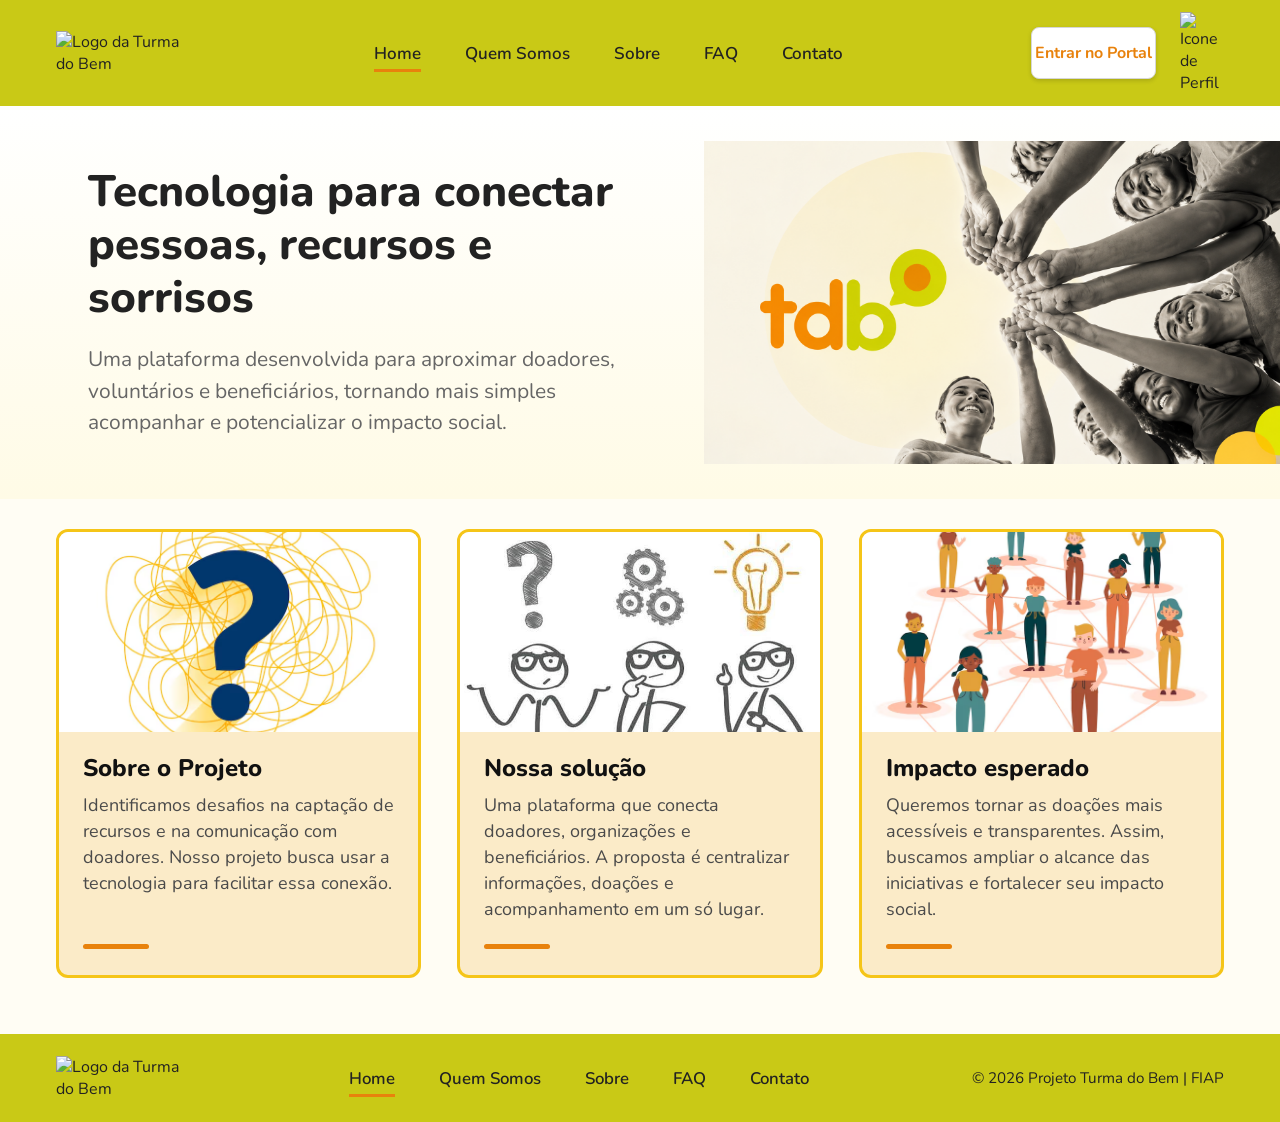
==== index.html @ 3acbee9b "Ajuste Sprint Home" ====
<!DOCTYPE html>
<html lang="pt-BR">
<head>
    <meta charset="UTF-8">
    <meta name="viewport" content="width=device-width, initial-scale=1.0">
    <link rel="stylesheet" href="style.css">
    <link rel="preconnect" href="https://fonts.googleapis.com">
    <link rel="preconnect" href="https://fonts.gstatic.com" crossorigin>
    <link href="https://fonts.googleapis.com/css2?family=Nunito:wght@400;600;700;800&family=Caveat:wght@500&display=swap" rel="stylesheet">
    <link rel="stylesheet" href="https://cdnjs.cloudflare.com/ajax/libs/font-awesome/6.5.2/css/all.min.css">
    <title>Portal Turma do Bem</title>

</head>

<body>
    <header>
    <img src="Img/logo.png" alt="Logo da Turma do Bem" class="logo">

    <nav class="menu-centro">
    <ul>
        <li><a href="./index.html" class="ativo">Home</a></li>
        <li><a href="./QuemSomos.html">Quem Somos</a></li> 
        <li><a href="./Sobre.html">Sobre</a></li>
        <li><a href="./FAQ.html">FAQ</a></li>
        <li><a href="./Contato.html">Contato</a></li>
    </ul>

    </nav>   
    <div class="botoes-direita">
    <button>Entrar no Portal </button>
    <img src="Img/iconePerfil.png" alt="Icone de Perfil" class="icon">   
    </div> 

    </header>
    <main>

        <section class="container1">

            <div class="texto">
               <h1>Tecnologia para conectar pessoas, recursos e sorrisos</h1>
               <h3>Uma plataforma desenvolvida para aproximar doadores, voluntários e beneficiários,
                tornando mais simples acompanhar e potencializar o 
                impacto social.</h3>
               </div>

         <img src="./Img/TDB.png" alt="Turma do Bem" class="tdb">
        </section>

        <section class="container2">
            <article class="cards">
             <img src="./Img/problema.pnj.avif" alt="Sobre o Projeto" class="apresentação">  
            <h3>Sobre o Projeto</h3>
            <p>Identificamos desafios na captação de recursos e na comunicação
             com doadores. Nosso projeto busca usar a tecnologia para facilitar essa conexão.</p>
            </article>

            <article class="cards">
                <img src="./Img/solução.png" alt="Nossa solução" class="apresentação"> 
                <h3>Nossa solução</h3>
                <p>Uma plataforma que conecta doadores, organizações e beneficiários. A proposta é centralizar informações,
                   doações e acompanhamento em um só lugar.</p>
            </article>

            <article class="cards">
                <img src="./Img/impacto.png" alt="Impacto esperado" class="apresentação">
                <h3>Impacto esperado</h3>
                <p>Queremos tornar as doações mais acessíveis e transparentes. Assim,
                 buscamos ampliar o alcance das iniciativas e fortalecer seu impacto social.</p>
            </article>

        </section>


        <footer>

             <img src="./Img/logo.png" alt="Logo da Turma do Bem" class="logo">

             <nav class="footer-menu">
               <ul>
                 <li><a href="./index.html" class="ativo">Home</a></li>
                 <li><a href="./QuemSomos.html">Quem Somos</a></li> 
                 <li><a href="./Sobre.html">Sobre</a></li>
                 <li><a href="./FAQ.html">FAQ</a></li>
                 <li><a href="./Contato.html">Contato</a></li>
                </ul>
              </nav>   
              <p>© 2026 Projeto Turma do Bem | FIAP</p>

              
        </footer>


    </main>
    
</body>
</html>
---- style.css ----
*{
margin: 0;
padding: 0;
box-sizing: border-box;
}

:root {
--verde-turma: #C9C916;
--laranja: #E8820C;
--fundo: #FFFDF4;
--card: #FBEBC8;
--texto: #222222;
--texto-secundario: #666666;
--borda-card: #F5C518;
}

body {
  font-family: "Nunito", "Segoe UI", Arial, sans-serif;
  color: var(--texto);
  background-color: var(--fundo);
  min-height: 100vh;
  display: flex;
  flex-direction: column;
}

a {
  color: inherit;
  text-decoration: none;
}

ul {
  display: inline-flex;
  list-style: none;
}


header {
  background-color: var(--verde-turma);
  display: flex;
  justify-content: space-between;
  align-items: center;
  width: 100%;
  padding: 12px 56px;
}

.logo {
  width: 130px;
}

.icon {
  width: 44px;
}

.menu-centro {
  display: flex;
  gap: 15px;
  color: var(--texto);
}

header ul {
  gap: 44px;
  color: var(--texto);
  font-size: 17px;
  font-weight: 600;
}

.menu-centro a {
  padding-bottom: 4px;
  transition: 0.3s;
}

.menu-centro a:hover {
  color: var(--laranja);
}

.menu-centro .ativo {
  border-bottom: 3px solid var(--laranja);
}

.botoes-direita{
  display: flex;
  align-items: center;
  gap: 24px;
}

button {
  width: 125px;
  height: 52px;
  border-radius: 8px;
  background-color: white;
  font-family: inherit;
  font-size: 16px;
  color: var(--laranja);
  font-weight: 700;
  cursor: pointer;
  border: 1px solid #d6d6d6;
  box-shadow: 0 2px 4px rgba(0,0,0,0.15);
}


main {
  flex: 1;
  display: flex;
  flex-direction: column;
}

.container1 {
  display: flex;
  justify-content: space-between;
  align-items: center;
  gap: 50px;
  background: linear-gradient(180deg, #ffffff 0%, #fffbe6 100%);
  overflow: hidden;
}

.texto{
  display: flex;
  flex-direction: column;
  max-width: 640px;
  gap: 20px;
  padding: 60px 0px 60px 88px;
}

.texto h1 {
  font-size: 44px;
  line-height: 1.2;
  font-weight: 800;
}

.texto h3 {
  font-size: 21px;
  font-weight: 400;
  line-height: 1.5;
  color: var(--texto-secundario);
}

.tdb{
  width: 45%;
  height: 340px;
  object-fit: contain;
  object-position: right center;
}

.container2{
  display: flex;
  justify-content: center;
  gap: 36px;
  padding: 30px 56px 56px;
}

.cards{
  flex: 1;
  max-width: 400px;
  display: flex;
  flex-direction: column;
  background-color: var(--card);
  border: 3px solid var(--borda-card);
  border-radius: 12px;
  overflow: hidden;
  padding: 0;
}

.apresentação{
  width: 100%;
  height: 200px;
  object-fit: cover;
  background-color: #faf8f4;
  border-radius: 0;
  padding: 0;
}

.container2 h3{
  font-size: 24px;
  font-weight: 800;
  color: #111;
  padding: 20px 24px 0;
  margin-bottom: 0;
}

.container2 p{
  font-size: 18px;
  line-height: 1.45;
  color: #4a4a4a;
  padding: 8px 24px 0;
}

.cards::after {
  content: "";
  display: block;
  width: 66px;
  height: 5px;
  border-radius: 3px;
  background-color: var(--laranja);
  margin: auto 24px 26px;
  padding-top: 0;
}

.cards p {
  margin-bottom: 22px;
}

footer{
  background-color: var(--verde-turma);
  display: flex;
  justify-content: space-between;
  align-items: center;
  width: 100%;
  padding: 22px 56px;
}



.footer-menu {
  display: flex;
  gap: 15px;
  color: var(--texto);
}

.footer-menu ul{
  display: flex;
  justify-content: center;
  gap: 44px;
  font-size: 1.05rem;
  font-weight: 600;
}

.footer-menu .ativo {
  border-bottom: 3px solid var(--laranja);
}

.footer-menu a {
  padding-bottom: 4px;
  transition: 0.3s;
}

.footer-menu a:hover {
  color: var(--laranja);
}

footer p{

  margin: 0;
  font-size: 0.95rem;
}
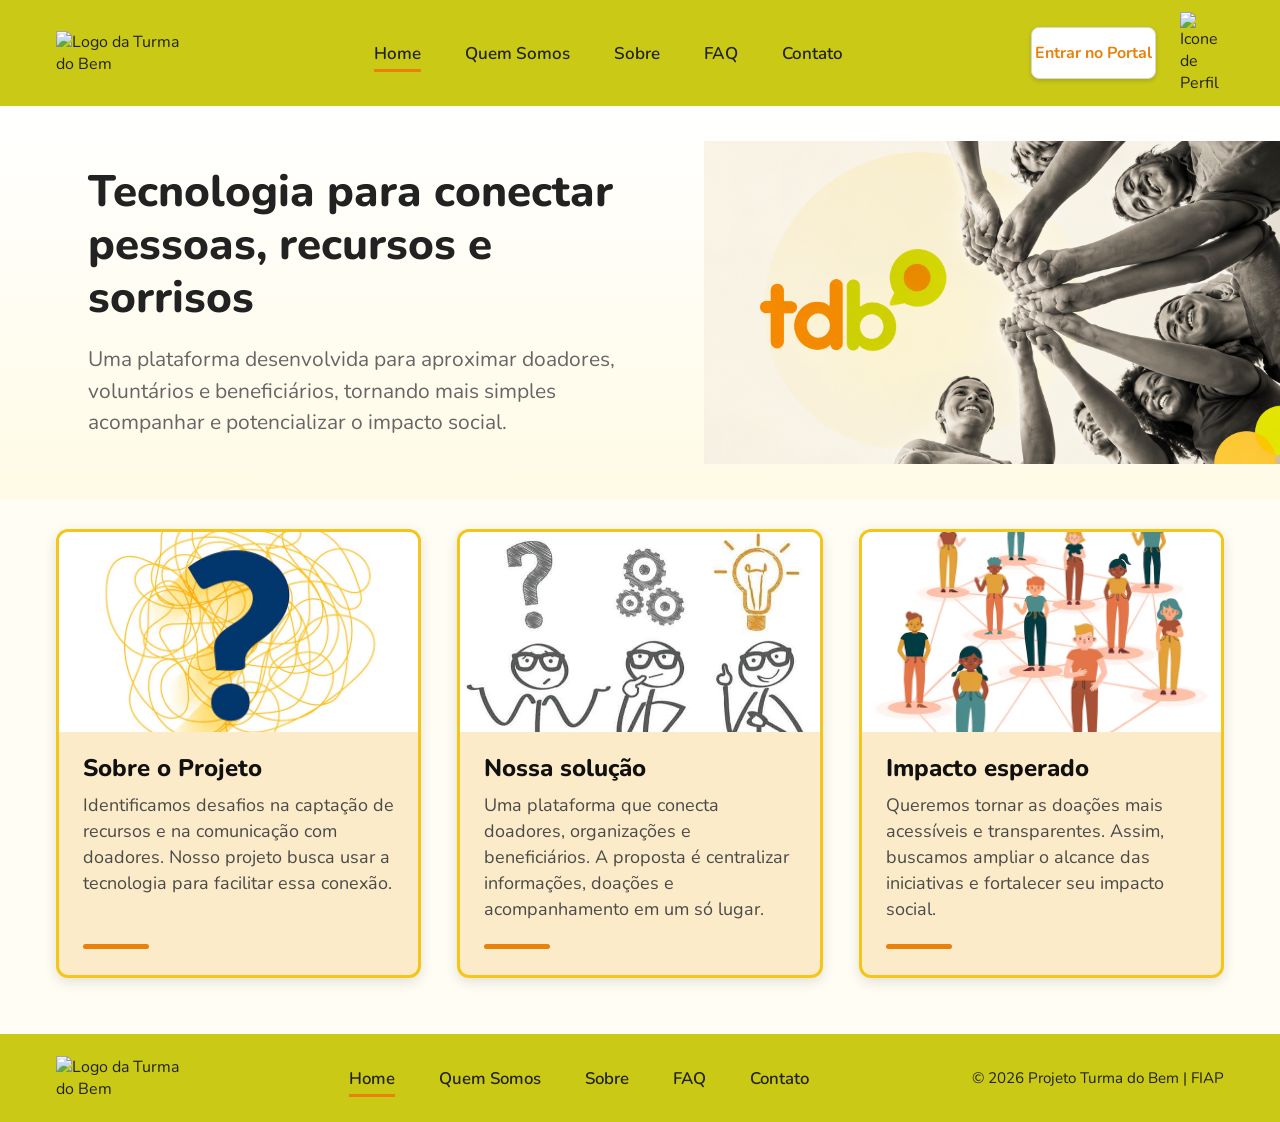
==== commit 83958a70: "Finalizar pagina quem somos" ====
--- a/index.html
+++ b/index.html
@@ -3,7 +3,7 @@
 <head>
     <meta charset="UTF-8">
     <meta name="viewport" content="width=device-width, initial-scale=1.0">
-    <link rel="stylesheet" href="style.css">
+    <link rel="stylesheet" href="./css/style.css">
     <link rel="preconnect" href="https://fonts.googleapis.com">
     <link rel="preconnect" href="https://fonts.gstatic.com" crossorigin>
     <link href="https://fonts.googleapis.com/css2?family=Nunito:wght@400;600;700;800&family=Caveat:wght@500&display=swap" rel="stylesheet">
--- a/css/style.css
+++ b/css/style.css
@@ -0,0 +1,262 @@
+*{
+margin: 0;
+padding: 0;
+box-sizing: border-box;
+}
+
+:root {
+--verde-turma: #C9C916;
+--laranja: #E8820C;
+--fundo: #FFFDF4;
+--card: #FBEBC8;
+--texto: #222222;
+--texto-secundario: #666666;
+--borda-card: #F5C518;
+}
+
+body {
+  font-family: "Nunito", "Segoe UI", Arial, sans-serif;
+  color: var(--texto);
+  background-color: var(--fundo);
+  min-height: 100vh;
+  display: flex;
+  flex-direction: column;
+}
+
+a {
+  color: inherit;
+  text-decoration: none;
+}
+
+ul {
+  display: inline-flex;
+  list-style: none;
+}
+
+
+header {
+  background-color: var(--verde-turma);
+  display: flex;
+  justify-content: space-between;
+  align-items: center;
+  width: 100%;
+  padding: 12px 56px;
+}
+
+.logo {
+  width: 130px;
+}
+
+.icon {
+  width: 44px;
+}
+
+.menu-centro {
+  display: flex;
+  gap: 15px;
+  color: var(--texto);
+}
+
+header ul {
+  gap: 44px;
+  color: var(--texto);
+  font-size: 17px;
+  font-weight: 600;
+}
+
+.menu-centro a {
+  padding-bottom: 4px;
+  transition: 0.3s;
+}
+
+.menu-centro a:hover {
+  color: var(--laranja);
+}
+
+.menu-centro .ativo {
+  border-bottom: 3px solid var(--laranja);
+}
+
+.botoes-direita{
+  display: flex;
+  align-items: center;
+  gap: 24px;
+}
+
+button {
+  width: 125px;
+  height: 52px;
+  border-radius: 8px;
+  background-color: white;
+  font-family: inherit;
+  font-size: 16px;
+  color: var(--laranja);
+  font-weight: 700;
+  cursor: pointer;
+  border: 1px solid #d6d6d6;
+  box-shadow: 0 2px 4px rgba(0,0,0,0.15);
+}
+
+
+main {
+  flex: 1;
+  display: flex;
+  flex-direction: column;
+}
+
+.container1 {
+  display: flex;
+  justify-content: space-between;
+  align-items: center;
+  gap: 50px;
+  background: linear-gradient(180deg, #ffffff 0%, #fffbe6 100%);
+  overflow: hidden;
+  
+  
+
+
+  
+
+}
+
+.texto{
+  display: flex;
+  flex-direction: column;
+  max-width: 640px;
+  gap: 20px;
+  padding: 60px 0px 60px 88px;
+}
+
+.texto h1 {
+  font-size: 44px;
+  line-height: 1.2;
+  font-weight: 800;
+}
+
+.texto h3 {
+  font-size: 21px;
+  font-weight: 400;
+  line-height: 1.5;
+  color: var(--texto-secundario);
+}
+
+.tdb{
+  width: 45%;
+  height: 340px;
+  object-fit: contain;
+  object-position: right center;
+}
+
+.container2{
+  display: flex;
+  justify-content: center;
+  gap: 36px;
+  padding: 30px 56px 56px;
+}
+
+.cards{
+  flex: 1;
+  max-width: 400px;
+  display: flex;
+  flex-direction: column;
+  background-color: var(--card);
+  border: 3px solid var(--borda-card);
+  border-radius: 12px;
+  overflow: hidden;
+  padding: 0;
+  box-shadow: 0 4px 14px rgba(0, 0, 0, 0.12);
+}
+
+.cards:hover {
+  transform: translateY(-4px);
+  transition: transform 0.3s;
+}
+
+.apresentação{
+  width: 100%;
+  height: 200px;
+  object-fit: cover;
+  background-color: #faf8f4;
+  border-radius: 0;
+  padding: 0;
+}
+
+.container2 h3{
+  font-size: 24px;
+  font-weight: 800;
+  color: #111;
+  padding: 20px 24px 0;
+  margin-bottom: 0;
+}
+
+.container2 p{
+  font-size: 18px;
+  line-height: 1.45;
+  color: #4a4a4a;
+  padding: 8px 24px 0;
+}
+
+.cards::after {
+  content: "";
+  display: block;
+  width: 66px;
+  height: 5px;
+  border-radius: 3px;
+  background-color: var(--laranja);
+  margin: auto 24px 26px;
+  padding-top: 0;
+}
+
+.cards p {
+  margin-bottom: 22px;
+}
+
+footer{
+  background-color: var(--verde-turma);
+  display: flex;
+  justify-content: space-between;
+  align-items: center;
+  width: 100%;
+  padding: 22px 56px;
+}
+
+
+
+.footer-menu {
+  display: flex;
+  gap: 15px;
+  color: var(--texto);
+}
+
+.footer-menu ul{
+  display: flex;
+  justify-content: center;
+  gap: 44px;
+  font-size: 1.05rem;
+  font-weight: 600;
+}
+
+.footer-menu .ativo {
+  border-bottom: 3px solid var(--laranja);
+}
+
+.footer-menu a {
+  padding-bottom: 4px;
+  transition: 0.3s;
+}
+
+.footer-menu a:hover {
+  color: var(--laranja);
+}
+
+footer p{
+
+  margin: 0;
+  font-size: 0.95rem;
+}
+
+
+
+
+
+
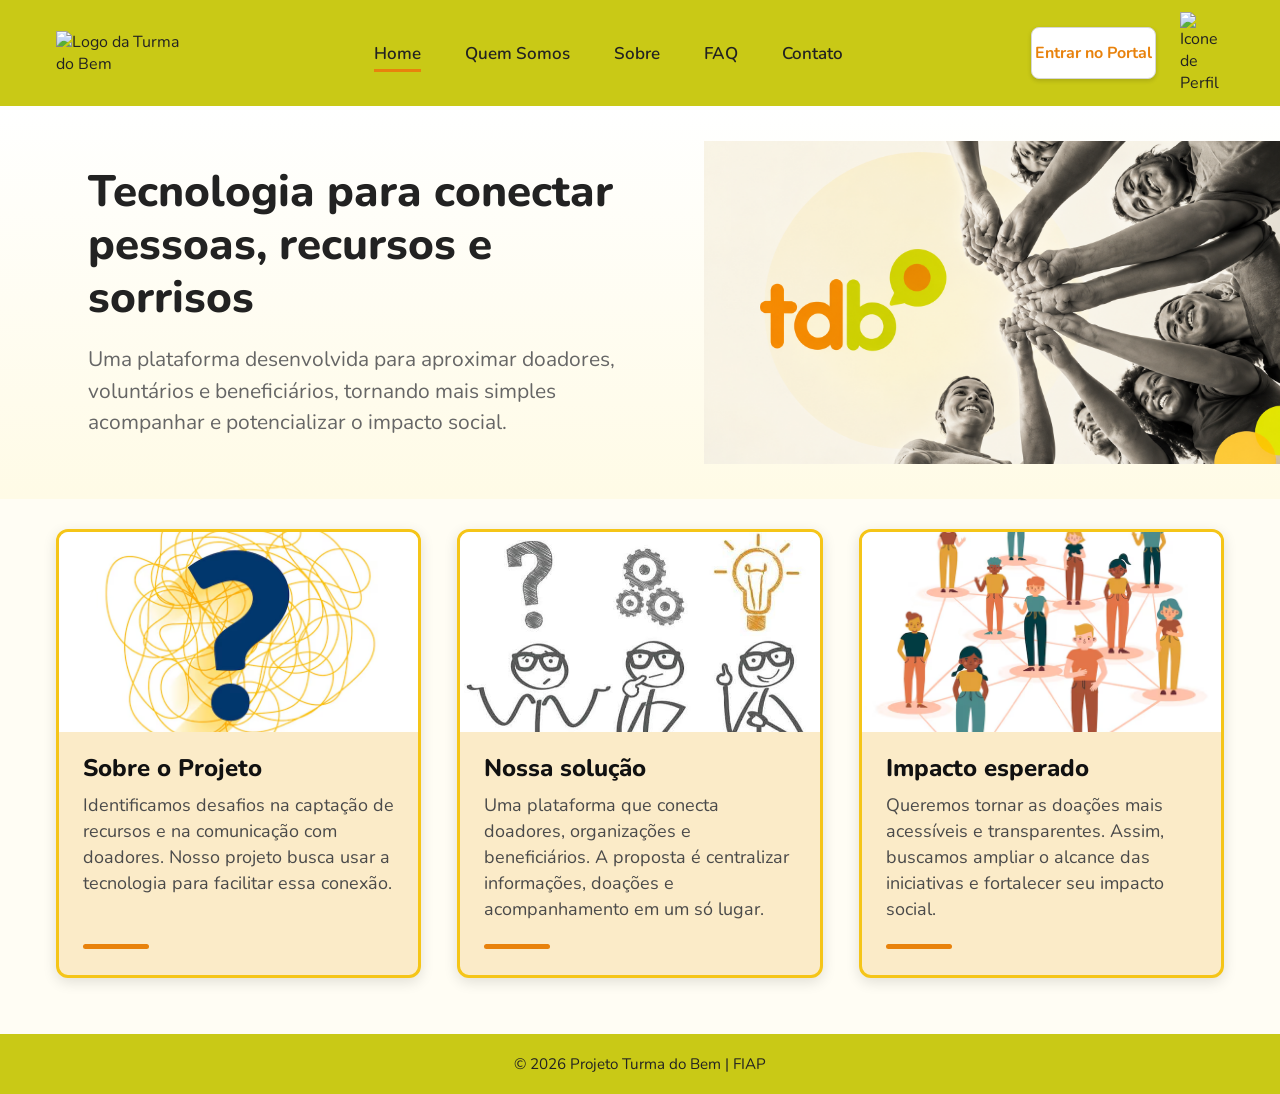
==== commit 272933e1: "Sobre (Tecnologias e Roadmap) e Contato" ====
--- a/index.html
+++ b/index.html
@@ -1,12 +1,15 @@
 <!DOCTYPE html>
 <html lang="pt-BR">
+
 <head>
     <meta charset="UTF-8">
     <meta name="viewport" content="width=device-width, initial-scale=1.0">
     <link rel="stylesheet" href="./css/style.css">
     <link rel="preconnect" href="https://fonts.googleapis.com">
     <link rel="preconnect" href="https://fonts.gstatic.com" crossorigin>
-    <link href="https://fonts.googleapis.com/css2?family=Nunito:wght@400;600;700;800&family=Caveat:wght@500&display=swap" rel="stylesheet">
+    <link
+        href="https://fonts.googleapis.com/css2?family=Nunito:wght@400;600;700;800&family=Caveat:wght@500&display=swap"
+        rel="stylesheet">
     <link rel="stylesheet" href="https://cdnjs.cloudflare.com/ajax/libs/font-awesome/6.5.2/css/all.min.css">
     <title>Portal Turma do Bem</title>
 
@@ -14,22 +17,22 @@
 
 <body>
     <header>
-    <img src="Img/logo.png" alt="Logo da Turma do Bem" class="logo">
+        <img src="Img/logo.png" alt="Logo da Turma do Bem" class="logo">
 
-    <nav class="menu-centro">
-    <ul>
-        <li><a href="./index.html" class="ativo">Home</a></li>
-        <li><a href="./QuemSomos.html">Quem Somos</a></li> 
-        <li><a href="./Sobre.html">Sobre</a></li>
-        <li><a href="./FAQ.html">FAQ</a></li>
-        <li><a href="./Contato.html">Contato</a></li>
-    </ul>
+        <nav class="menu-centro">
+            <ul>
+                <li><a href="./index.html" class="ativo">Home</a></li>
+                <li><a href="./QuemSomos.html">Quem Somos</a></li>
+                <li><a href="./Sobre.html">Sobre</a></li>
+                <li><a href="./FAQ.html">FAQ</a></li>
+                <li><a href="./Contato.html">Contato</a></li>
+            </ul>
 
-    </nav>   
-    <div class="botoes-direita">
-    <button>Entrar no Portal </button>
-    <img src="Img/iconePerfil.png" alt="Icone de Perfil" class="icon">   
-    </div> 
+        </nav>
+        <div class="botoes-direita">
+            <button>Entrar no Portal </button>
+            <img src="Img/iconePerfil.png" alt="Icone de Perfil" class="icon">
+        </div>
 
     </header>
     <main>
@@ -37,60 +40,47 @@
         <section class="container1">
 
             <div class="texto">
-               <h1>Tecnologia para conectar pessoas, recursos e sorrisos</h1>
-               <h3>Uma plataforma desenvolvida para aproximar doadores, voluntários e beneficiários,
-                tornando mais simples acompanhar e potencializar o 
-                impacto social.</h3>
-               </div>
+                <h1>Tecnologia para conectar pessoas, recursos e sorrisos</h1>
+                <h3>Uma plataforma desenvolvida para aproximar doadores, voluntários e beneficiários,
+                    tornando mais simples acompanhar e potencializar o
+                    impacto social.</h3>
+            </div>
 
-         <img src="./Img/TDB.png" alt="Turma do Bem" class="tdb">
+            <img src="./Img/TDB.png" alt="Turma do Bem" class="tdb">
         </section>
 
         <section class="container2">
             <article class="cards">
-             <img src="./Img/problema.pnj.avif" alt="Sobre o Projeto" class="apresentação">  
-            <h3>Sobre o Projeto</h3>
-            <p>Identificamos desafios na captação de recursos e na comunicação
-             com doadores. Nosso projeto busca usar a tecnologia para facilitar essa conexão.</p>
+                <img src="./Img/problema.pnj.avif" alt="Sobre o Projeto" class="apresentação">
+                <h3>Sobre o Projeto</h3>
+                <p>Identificamos desafios na captação de recursos e na comunicação
+                    com doadores. Nosso projeto busca usar a tecnologia para facilitar essa conexão.</p>
             </article>
 
             <article class="cards">
-                <img src="./Img/solução.png" alt="Nossa solução" class="apresentação"> 
+                <img src="./Img/solução.png" alt="Nossa solução" class="apresentação">
                 <h3>Nossa solução</h3>
-                <p>Uma plataforma que conecta doadores, organizações e beneficiários. A proposta é centralizar informações,
-                   doações e acompanhamento em um só lugar.</p>
+                <p>Uma plataforma que conecta doadores, organizações e beneficiários. A proposta é centralizar
+                    informações,
+                    doações e acompanhamento em um só lugar.</p>
             </article>
 
             <article class="cards">
                 <img src="./Img/impacto.png" alt="Impacto esperado" class="apresentação">
                 <h3>Impacto esperado</h3>
                 <p>Queremos tornar as doações mais acessíveis e transparentes. Assim,
-                 buscamos ampliar o alcance das iniciativas e fortalecer seu impacto social.</p>
+                    buscamos ampliar o alcance das iniciativas e fortalecer seu impacto social.</p>
             </article>
 
         </section>
 
 
         <footer>
-
-             <img src="./Img/logo.png" alt="Logo da Turma do Bem" class="logo">
-
-             <nav class="footer-menu">
-               <ul>
-                 <li><a href="./index.html" class="ativo">Home</a></li>
-                 <li><a href="./QuemSomos.html">Quem Somos</a></li> 
-                 <li><a href="./Sobre.html">Sobre</a></li>
-                 <li><a href="./FAQ.html">FAQ</a></li>
-                 <li><a href="./Contato.html">Contato</a></li>
-                </ul>
-              </nav>   
-              <p>© 2026 Projeto Turma do Bem | FIAP</p>
-
-              
+            <p>© 2026 Projeto Turma do Bem | FIAP</p>
         </footer>
 
+    </main>
 
-    </main>
-    
 </body>
+
 </html>
--- a/css/style.css
+++ b/css/style.css
@@ -211,46 +211,15 @@
   margin-bottom: 22px;
 }
 
-footer{
+footer {
   background-color: var(--verde-turma);
-  display: flex;
-  justify-content: space-between;
-  align-items: center;
-  width: 100%;
-  padding: 22px 56px;
-}
-
-
-
-.footer-menu {
-  display: flex;
-  gap: 15px;
-  color: var(--texto);
-}
-
-.footer-menu ul{
-  display: flex;
-  justify-content: center;
-  gap: 44px;
-  font-size: 1.05rem;
-  font-weight: 600;
-}
-
-.footer-menu .ativo {
-  border-bottom: 3px solid var(--laranja);
-}
-
-.footer-menu a {
-  padding-bottom: 4px;
-  transition: 0.3s;
-}
-
-.footer-menu a:hover {
-  color: var(--laranja);
-}
-
-footer p{
-
+  color: var(--texto);
+  text-align: center;
+  padding: 20px;
+  font-size: 14px;
+}
+
+footer p {
   margin: 0;
   font-size: 0.95rem;
 }
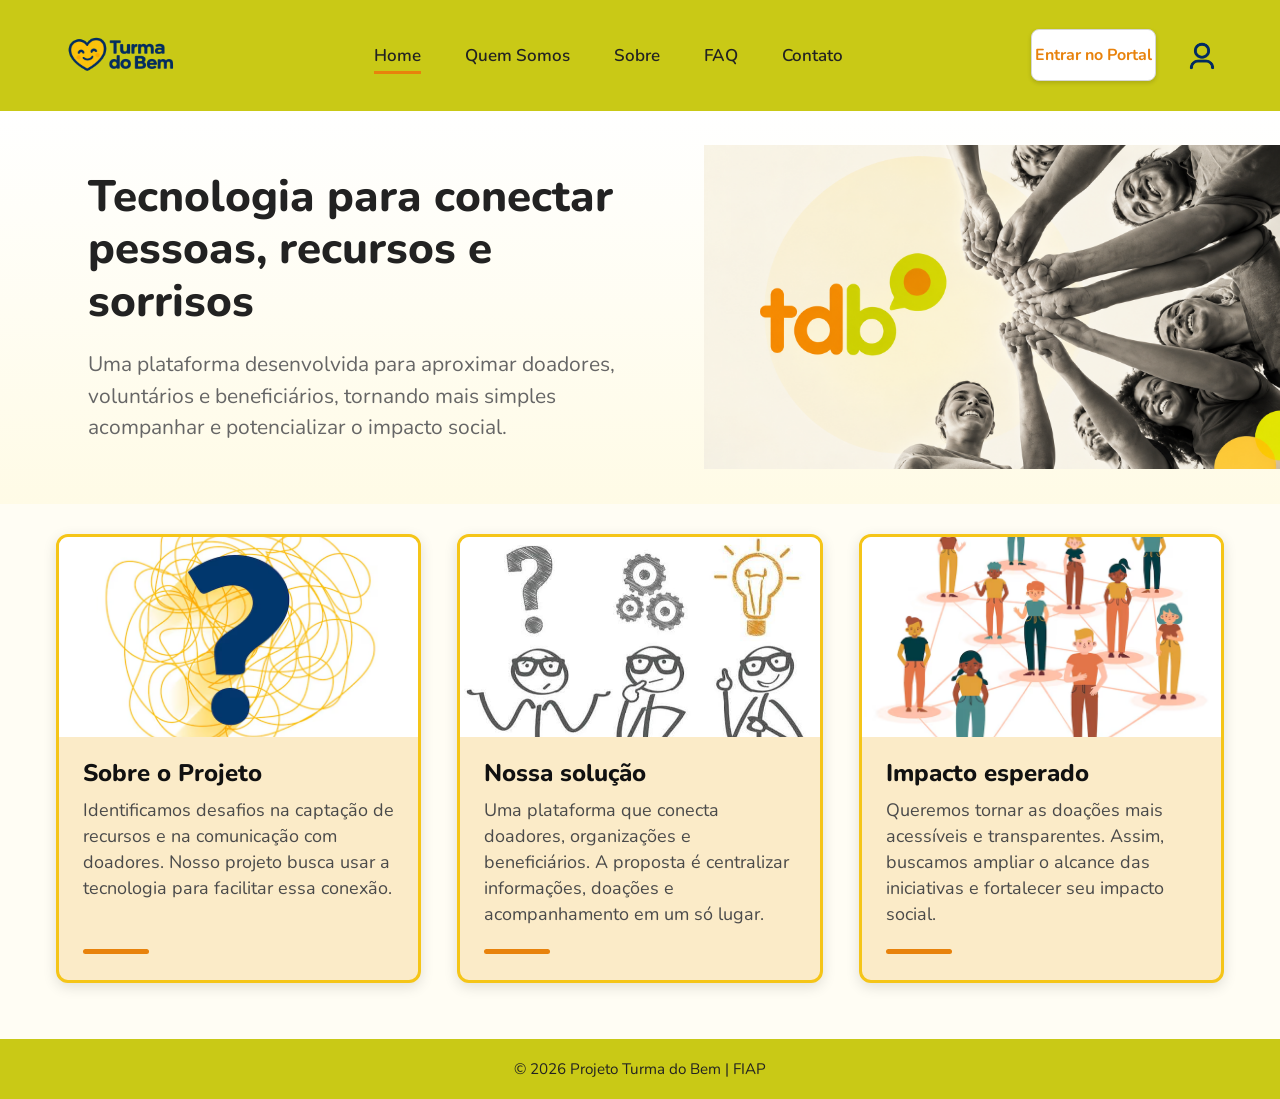
==== commit d62ed5d1: "Sobre e Contato" ====
--- a/index.html
+++ b/index.html
@@ -17,21 +17,21 @@
 
 <body>
     <header>
-        <img src="Img/logo.png" alt="Logo da Turma do Bem" class="logo">
+        <img src="img/logo.png" alt="Logo da Turma do Bem" class="logo">
 
         <nav class="menu-centro">
             <ul>
                 <li><a href="./index.html" class="ativo">Home</a></li>
-                <li><a href="./QuemSomos.html">Quem Somos</a></li>
-                <li><a href="./Sobre.html">Sobre</a></li>
-                <li><a href="./FAQ.html">FAQ</a></li>
-                <li><a href="./Contato.html">Contato</a></li>
+                <li><a href="./quemSomos.html">Quem Somos</a></li>
+                <li><a href="./sobre.html">Sobre</a></li>
+                <li><a href="./faq.html">FAQ</a></li>
+                <li><a href="./contato.html">Contato</a></li>
             </ul>
 
         </nav>
         <div class="botoes-direita">
             <button>Entrar no Portal </button>
-            <img src="Img/iconePerfil.png" alt="Icone de Perfil" class="icon">
+            <img src="img/iconePerfil.png" alt="Icone de Perfil" class="icon">
         </div>
 
     </header>
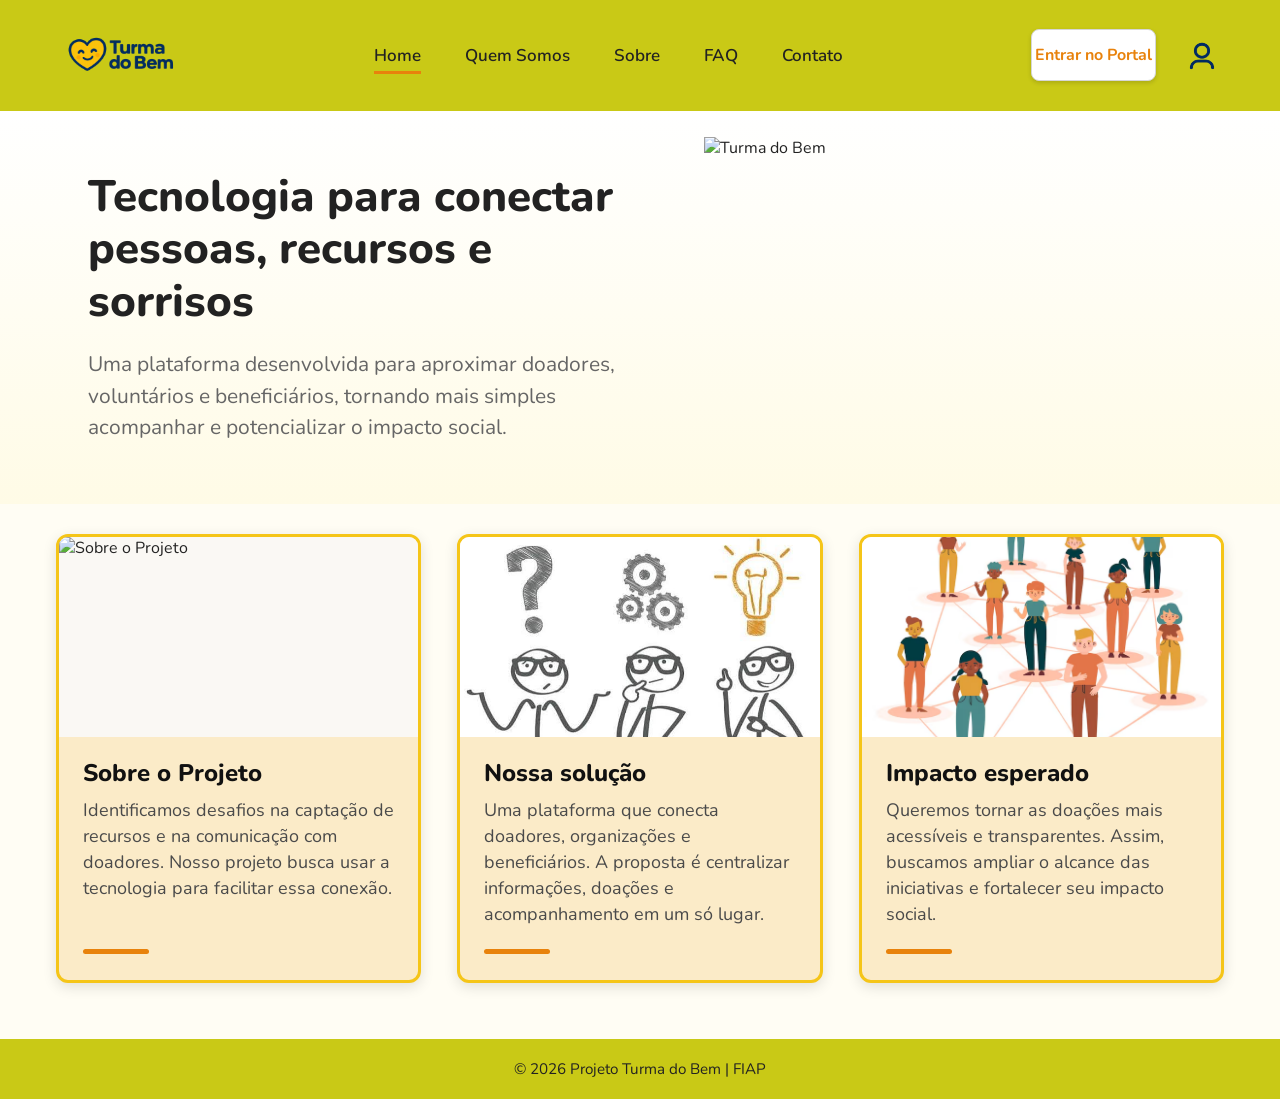
==== commit 3eaa4872: "Sobre e Contato" ====
--- a/index.html
+++ b/index.html
@@ -17,7 +17,7 @@
 
 <body>
     <header>
-        <img src="img/logo.png" alt="Logo da Turma do Bem" class="logo">
+        <img src="./img/logo.png" alt="Logo da Turma do Bem" class="logo">
 
         <nav class="menu-centro">
             <ul>
@@ -31,7 +31,7 @@
         </nav>
         <div class="botoes-direita">
             <button>Entrar no Portal </button>
-            <img src="img/iconePerfil.png" alt="Icone de Perfil" class="icon">
+            <img src="./img/iconePerfil.png" alt="Icone de Perfil" class="icon">
         </div>
 
     </header>
@@ -46,12 +46,12 @@
                     impacto social.</h3>
             </div>
 
-            <img src="./Img/TDB.png" alt="Turma do Bem" class="tdb">
+            <img src="./img/TDB.png" alt="Turma do Bem" class="tdb">
         </section>
 
         <section class="container2">
             <article class="cards">
-                <img src="./Img/problema.pnj.avif" alt="Sobre o Projeto" class="apresentação">
+                <img src="./img/problema.pnj.avif" alt="Sobre o Projeto" class="apresentação">
                 <h3>Sobre o Projeto</h3>
                 <p>Identificamos desafios na captação de recursos e na comunicação
                     com doadores. Nosso projeto busca usar a tecnologia para facilitar essa conexão.</p>
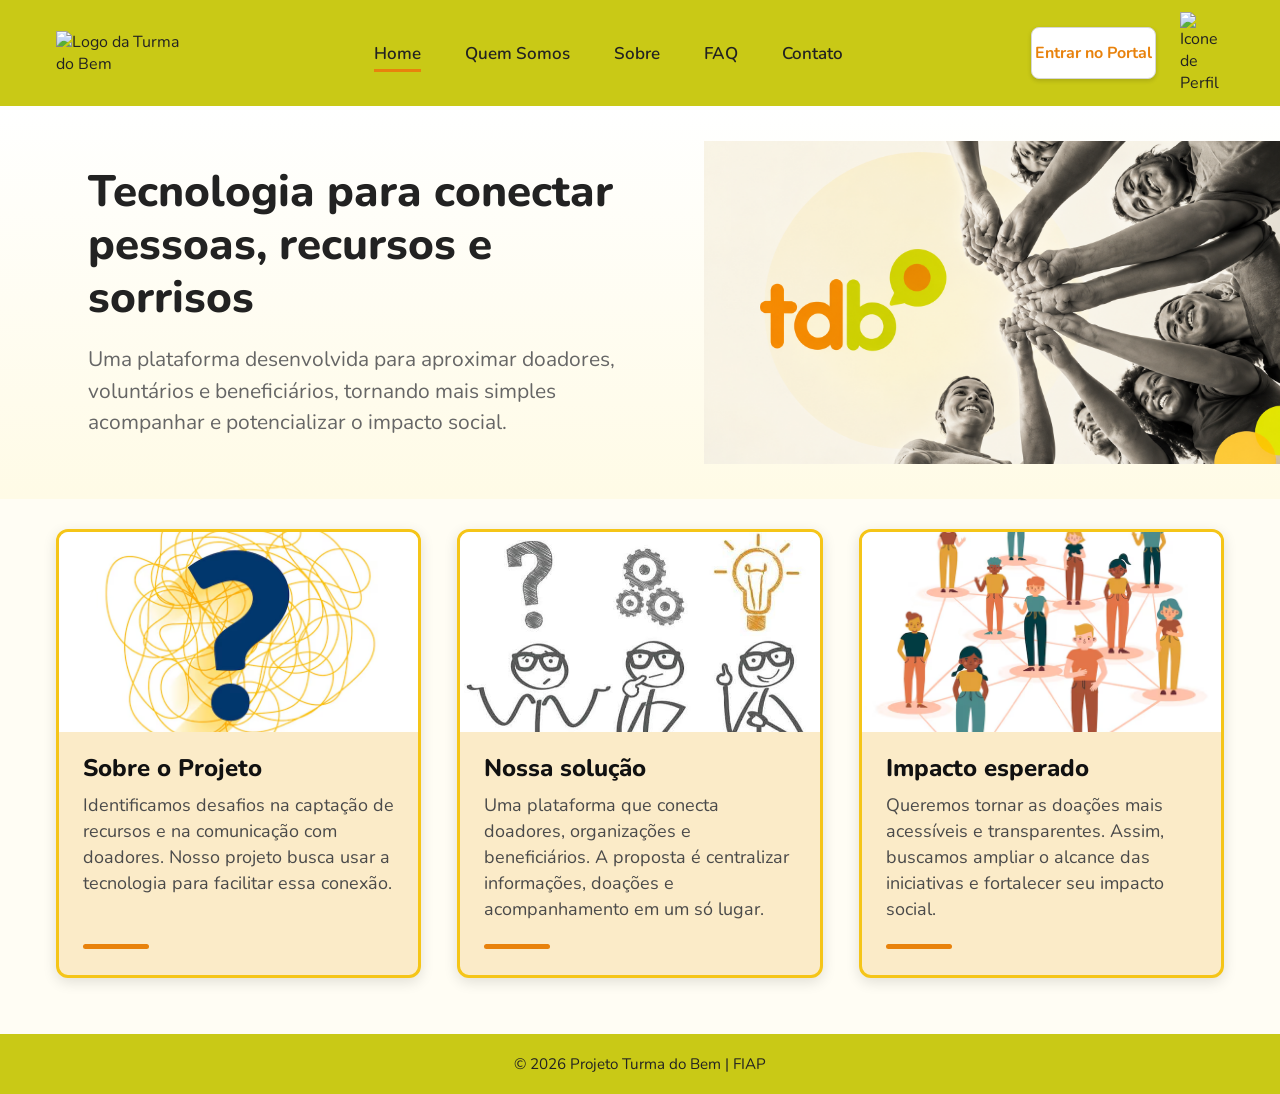
==== commit 975def28: "Sobre e Contato" ====
--- a/index.html
+++ b/index.html
@@ -17,7 +17,7 @@
 
 <body>
     <header>
-        <img src="./img/logo.png" alt="Logo da Turma do Bem" class="logo">
+        <img src="./Img/logo.png" alt="Logo da Turma do Bem" class="logo">
 
         <nav class="menu-centro">
             <ul>
@@ -31,7 +31,7 @@
         </nav>
         <div class="botoes-direita">
             <button>Entrar no Portal </button>
-            <img src="./img/iconePerfil.png" alt="Icone de Perfil" class="icon">
+            <img src="./Img/iconePerfil.png" alt="Icone de Perfil" class="icon">
         </div>
 
     </header>
@@ -46,12 +46,12 @@
                     impacto social.</h3>
             </div>
 
-            <img src="./img/TDB.png" alt="Turma do Bem" class="tdb">
+            <img src="./Img/TDB.png" alt="Turma do Bem" class="tdb">
         </section>
 
         <section class="container2">
             <article class="cards">
-                <img src="./img/problema.pnj.avif" alt="Sobre o Projeto" class="apresentação">
+                <img src="./Img/problema.pnj.avif" alt="Sobre o Projeto" class="apresentação">
                 <h3>Sobre o Projeto</h3>
                 <p>Identificamos desafios na captação de recursos e na comunicação
                     com doadores. Nosso projeto busca usar a tecnologia para facilitar essa conexão.</p>
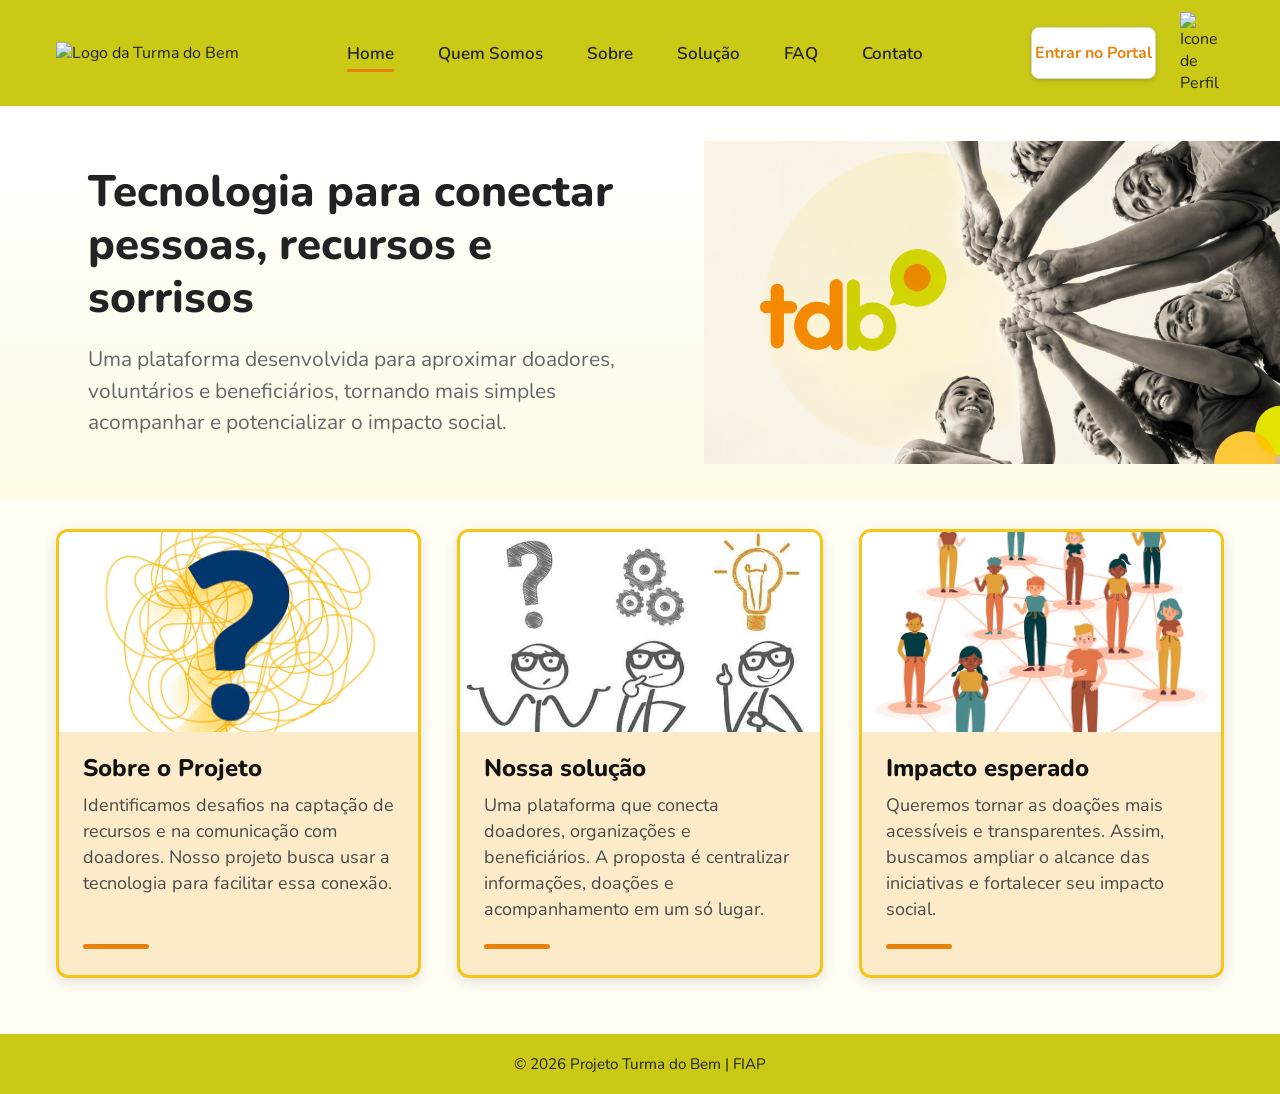
==== commit fed0fdb0: "Responsividade e ajuste de links" ====
--- a/index.html
+++ b/index.html
@@ -1,54 +1,56 @@
 <!DOCTYPE html>
 <html lang="pt-BR">
-
+ 
 <head>
     <meta charset="UTF-8">
     <meta name="viewport" content="width=device-width, initial-scale=1.0">
     <link rel="stylesheet" href="./css/style.css">
+    <link rel="icon" type="image/x-icon" href="img/icon.ico">
     <link rel="preconnect" href="https://fonts.googleapis.com">
     <link rel="preconnect" href="https://fonts.gstatic.com" crossorigin>
     <link
         href="https://fonts.googleapis.com/css2?family=Nunito:wght@400;600;700;800&family=Caveat:wght@500&display=swap"
         rel="stylesheet">
     <link rel="stylesheet" href="https://cdnjs.cloudflare.com/ajax/libs/font-awesome/6.5.2/css/all.min.css">
-    <title>Portal Turma do Bem</title>
-
+    <title>Portal Turma do Bem - Página Inicial</title>
+ 
 </head>
-
+ 
 <body>
     <header>
-        <img src="./Img/logo.png" alt="Logo da Turma do Bem" class="logo">
-
+       <a href="index.html"><img src="./Img/logo.png" alt="Logo da Turma do Bem" class="logo"></a>
+ 
         <nav class="menu-centro">
-            <ul>
-                <li><a href="./index.html" class="ativo">Home</a></li>
-                <li><a href="./quemSomos.html">Quem Somos</a></li>
-                <li><a href="./sobre.html">Sobre</a></li>
-                <li><a href="./faq.html">FAQ</a></li>
-                <li><a href="./contato.html">Contato</a></li>
-            </ul>
-
+        <ul>
+          <li><a href="./index.html" class="ativo">Home</a></li>
+          <li><a href="./quemSomos.html">Quem Somos</a></li>
+          <li><a href="./sobre.html">Sobre</a></li>
+          <li><a href="./simulacao.html">Solução</a></li>
+          <li><a href="./faq.html">FAQ</a></li>
+          <li><a href="./contato.html">Contato</a></li>
+        </ul>
+ 
         </nav>
         <div class="botoes-direita">
-            <button>Entrar no Portal </button>
+            <a href="login.html"><button>Entrar no Portal</button></a>
             <img src="./Img/iconePerfil.png" alt="Icone de Perfil" class="icon">
         </div>
-
+ 
     </header>
     <main>
-
+ 
         <section class="container1">
-
+ 
             <div class="texto">
                 <h1>Tecnologia para conectar pessoas, recursos e sorrisos</h1>
                 <h3>Uma plataforma desenvolvida para aproximar doadores, voluntários e beneficiários,
                     tornando mais simples acompanhar e potencializar o
                     impacto social.</h3>
             </div>
-
+ 
             <img src="./Img/TDB.png" alt="Turma do Bem" class="tdb">
         </section>
-
+ 
         <section class="container2">
             <article class="cards">
                 <img src="./Img/problema.pnj.avif" alt="Sobre o Projeto" class="apresentação">
@@ -56,7 +58,7 @@
                 <p>Identificamos desafios na captação de recursos e na comunicação
                     com doadores. Nosso projeto busca usar a tecnologia para facilitar essa conexão.</p>
             </article>
-
+ 
             <article class="cards">
                 <img src="./Img/solução.png" alt="Nossa solução" class="apresentação">
                 <h3>Nossa solução</h3>
@@ -64,23 +66,24 @@
                     informações,
                     doações e acompanhamento em um só lugar.</p>
             </article>
-
+ 
             <article class="cards">
                 <img src="./Img/impacto.png" alt="Impacto esperado" class="apresentação">
                 <h3>Impacto esperado</h3>
                 <p>Queremos tornar as doações mais acessíveis e transparentes. Assim,
                     buscamos ampliar o alcance das iniciativas e fortalecer seu impacto social.</p>
             </article>
-
+ 
         </section>
-
-
+ 
+ 
         <footer>
             <p>© 2026 Projeto Turma do Bem | FIAP</p>
         </footer>
-
+ 
     </main>
-
+ 
+    <script src="./js/script.js"></script>
 </body>
-
+ 
 </html>
--- a/css/style.css
+++ b/css/style.css
@@ -224,8 +224,243 @@
   font-size: 0.95rem;
 }
 
-
-
-
-
-
+/* =====================================================
+   RESPONSIVIDADE - colar NO FINAL do style.css
+   Desktop: mantém a estrutura que já existe
+   Tablet: 768px (vale de 768px até 991px)
+   Mobile: telas pequenas (até 767px)
+   ===================================================== */
+
+/* ===== Botão do menu hambúrguer (escondido no desktop) ===== */
+.btn-menu {
+  display: none;
+  flex-direction: column;
+  justify-content: center;
+  align-items: center;
+  gap: 5px;
+  width: 44px;
+  height: 44px;
+  padding: 0;
+  background: transparent;
+  border: none;
+  box-shadow: none;
+  border-radius: 8px;
+}
+
+.btn-menu span {
+  display: block;
+  width: 24px;
+  height: 3px;
+  background-color: var(--texto);
+  border-radius: 2px;
+  transition: transform 0.3s, opacity 0.3s;
+}
+
+/* Vira um "X" quando o menu está aberto */
+.btn-menu.aberto span:nth-child(1) {
+  transform: translateY(8px) rotate(45deg);
+}
+
+.btn-menu.aberto span:nth-child(2) {
+  opacity: 0;
+}
+
+.btn-menu.aberto span:nth-child(3) {
+  transform: translateY(-8px) rotate(-45deg);
+}
+
+/* Foco visível para quem navega pelo teclado */
+a:focus-visible,
+button:focus-visible,
+input:focus-visible {
+  outline: 3px solid var(--laranja);
+  outline-offset: 2px;
+}
+
+/* ===== TABLET (até 991px) ===== */
+@media (max-width: 991px) {
+
+  header {
+    position: relative;
+    padding: 12px 24px;
+  }
+
+  .botoes-direita {
+    gap: 14px;
+  }
+
+  .btn-menu {
+    display: flex;
+  }
+
+  /* O menu vira uma lista que abre embaixo do header */
+  .menu-centro {
+    display: none;
+    position: absolute;
+    top: 100%;
+    left: 0;
+    width: 100%;
+    z-index: 100;
+    padding: 8px 24px 16px;
+    background-color: var(--verde-turma);
+    border-top: 1px solid rgba(0, 0, 0, 0.12);
+    box-shadow: 0 8px 14px rgba(0, 0, 0, 0.15);
+  }
+
+  .menu-centro.aberto {
+    display: flex;
+  }
+
+  header ul {
+    display: flex;
+    flex-direction: column;
+    gap: 4px;
+    width: 100%;
+  }
+
+  .menu-centro a {
+    display: block;
+    padding: 12px 4px;
+  }
+
+  .menu-centro .ativo {
+    border-bottom: none;
+    border-left: 4px solid var(--laranja);
+    padding-left: 12px;
+  }
+
+  /* Hero: texto em cima, imagem embaixo */
+  .container1 {
+    flex-direction: column;
+    gap: 24px;
+  }
+
+  .texto {
+    max-width: 100%;
+    padding: 40px 32px 0;
+  }
+
+  .texto h1 {
+    font-size: 2.25rem;
+  }
+
+  .texto h3 {
+    font-size: 1.1rem;
+  }
+
+  .tdb {
+    width: 80%;
+    height: auto;
+    max-height: 300px;
+    object-position: center;
+    margin-bottom: 24px;
+  }
+
+  /* Cards em 2 colunas */
+  .container2 {
+    flex-wrap: wrap;
+    gap: 24px;
+    padding: 32px 32px 48px;
+  }
+
+  .cards {
+    flex: 1 1 calc(50% - 12px);
+    max-width: 400px;
+  }
+}
+
+/* ===== MOBILE (até 767px) ===== */
+@media (max-width: 767px) {
+
+  header {
+    padding: 10px 16px;
+  }
+
+  .logo {
+    width: 96px;
+  }
+
+  .botoes-direita {
+    gap: 8px;
+  }
+
+  .botoes-direita button:not(.btn-menu) {
+    width: auto;
+    height: 42px;
+    padding: 0 12px;
+    font-size: 14px;
+  }
+
+  .icon {
+    width: 36px;
+  }
+
+  .menu-centro {
+    padding: 8px 16px 16px;
+  }
+
+  .texto {
+    padding: 32px 20px 0;
+    gap: 14px;
+    text-align: center;
+  }
+
+  .texto h1 {
+    font-size: 1.75rem;
+  }
+
+  .texto h3 {
+    font-size: 1rem;
+  }
+
+  .tdb {
+    width: 90%;
+    max-height: 220px;
+  }
+
+  /* Cards em 1 coluna */
+  .container2 {
+    flex-direction: column;
+    align-items: center;
+    padding: 24px 16px 40px;
+  }
+
+  .cards {
+    flex: none;
+    width: 100%;
+    max-width: 480px;
+  }
+
+  .apresentação {
+    height: 180px;
+  }
+
+  .container2 h3 {
+    font-size: 22px;
+  }
+
+  .container2 p {
+    font-size: 16px;
+  }
+
+  footer {
+    padding: 16px;
+  }
+}
+
+/* Celulares bem pequenos: esconde o ícone de perfil para nada ficar cortado */
+@media (max-width: 400px) {
+  .icon {
+    display: none;
+  }
+}
+
+/* Respeita quem prefere menos animação */
+@media (prefers-reduced-motion: reduce) {
+  * {
+    transition: none !important;
+  }
+}
+
+
+
